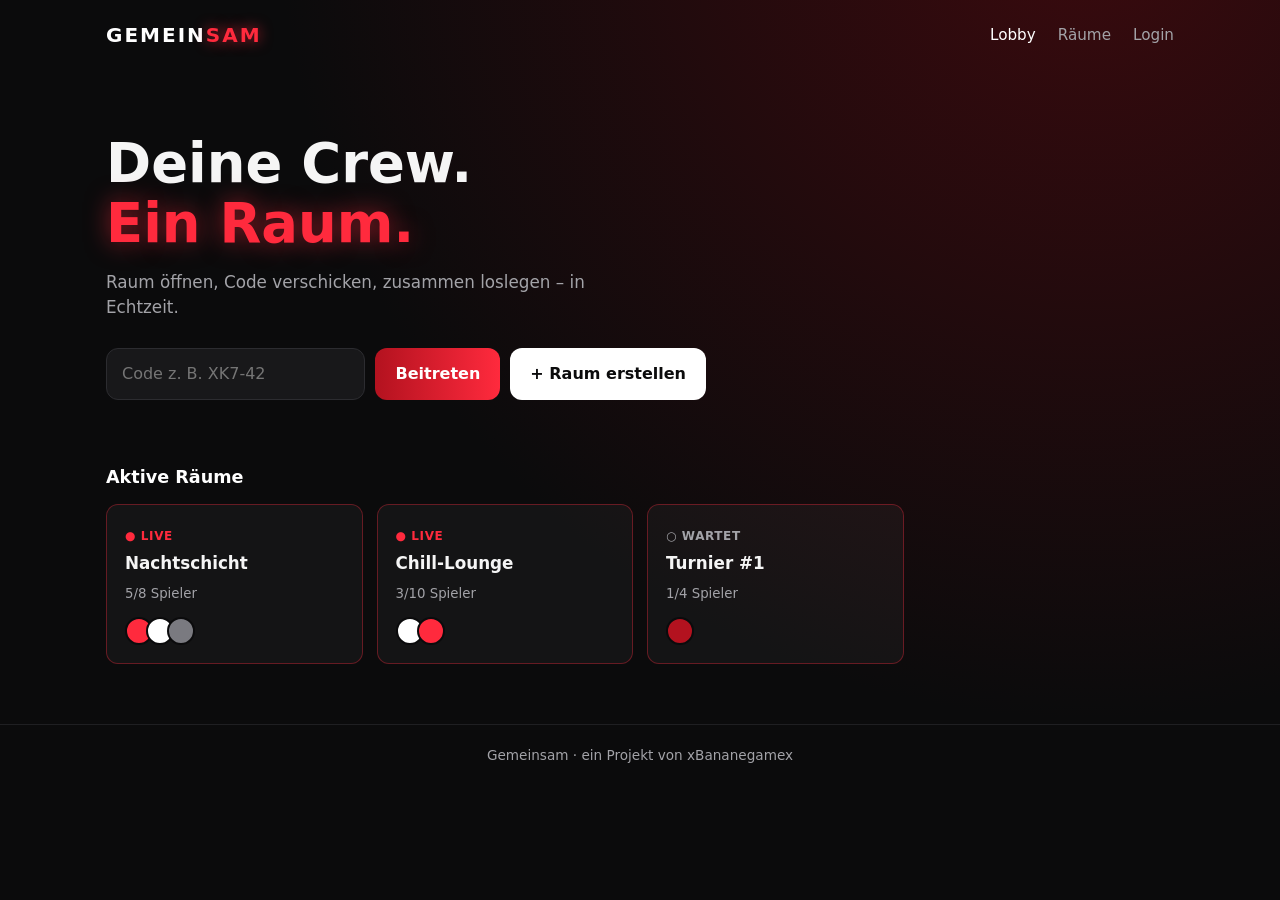
==== index.html @ d2b26616 "Erste Version der Startseite (Neon-Lobby in Rot/Weiß/Schwarz)" ====
<!doctype html>
<html lang="de">
<head>
  <meta charset="utf-8">
  <meta name="viewport" content="width=device-width, initial-scale=1">
  <title>Gemeinsam</title>
  <link rel="stylesheet" href="style.css">
</head>
<body>
  <div class="container">
    <nav>
      <a href="#" class="logo">Gemein<span>sam</span></a>
      <ul class="nav-links">
        <li><a href="#" class="active">Lobby</a></li>
        <li><a href="#raeume">Räume</a></li>
        <li><a href="#">Login</a></li>
      </ul>
    </nav>

    <section class="hero">
      <h1>Deine Crew.<br><span>Ein Raum.</span></h1>
      <p>Raum öffnen, Code verschicken, zusammen loslegen – in Echtzeit.</p>
      <form class="join" id="join-form">
        <input id="room-code" placeholder="Code z. B. XK7-42" autocomplete="off">
        <button type="submit" class="btn btn-primary">Beitreten</button>
        <button type="button" class="btn btn-secondary" id="create-room">+ Raum erstellen</button>
      </form>
    </section>

    <h2 class="section-title" id="raeume">Aktive Räume</h2>
    <section class="rooms" id="room-list">
      <!-- Wird von script.js befüllt -->
    </section>
  </div>

  <footer>Gemeinsam · ein Projekt von xBananegamex</footer>
  <script src="script.js"></script>
</body>
</html>
---- style.css ----
/* ===== Farben & Grundwerte (hier zentral anpassen) ===== */
:root {
  --bg: #0b0b0c;
  --bg-glow: #3a0a0e;
  --surface: rgba(255, 255, 255, 0.04);
  --surface-strong: #18181a;
  --border: rgba(255, 40, 60, 0.35);
  --text: #f5f5f5;
  --muted: #a3a3a8;
  --red: #ff2a3d;
  --red-dark: #b3121f;
  --white: #ffffff;
  --radius: 12px;
}

* { box-sizing: border-box; margin: 0; padding: 0; }

body {
  font-family: system-ui, -apple-system, "Segoe UI", Roboto, sans-serif;
  background: radial-gradient(circle at 85% -10%, var(--bg-glow) 0%, var(--bg) 55%) fixed;
  background-color: var(--bg);
  color: var(--text);
  min-height: 100vh;
  line-height: 1.5;
}

.container { max-width: 1100px; margin: 0 auto; padding: 0 16px; }

/* ===== Navigation ===== */
nav {
  display: flex; justify-content: space-between; align-items: center;
  padding: 20px 0; gap: 12px; flex-wrap: wrap;
}
.logo {
  font-weight: 800; font-size: 1.25rem; letter-spacing: 0.1em; text-transform: uppercase;
  color: var(--white); text-decoration: none;
}
.logo span { color: var(--red); text-shadow: 0 0 14px rgba(255, 42, 61, 0.7); }
.nav-links { display: flex; gap: 22px; list-style: none; }
.nav-links a { color: var(--muted); text-decoration: none; font-size: 0.95rem; transition: color .2s; }
.nav-links a:hover, .nav-links a.active { color: var(--white); }

/* ===== Hero ===== */
.hero { padding: 64px 0 40px; }
.hero h1 { font-size: clamp(2rem, 6vw, 3.4rem); line-height: 1.1; margin-bottom: 16px; }
.hero h1 span { color: var(--red); text-shadow: 0 0 24px rgba(255, 42, 61, 0.55); }
.hero p { color: var(--muted); max-width: 540px; margin-bottom: 28px; font-size: 1.05rem; }

.join { display: flex; gap: 10px; flex-wrap: wrap; max-width: 600px; }
.join input {
  flex: 1 1 200px; padding: 13px 15px; font: inherit; color: var(--white);
  background: var(--surface-strong); border: 1px solid #2c2c30; border-radius: var(--radius);
  outline: none; transition: border-color .2s, box-shadow .2s;
}
.join input:focus { border-color: var(--red); box-shadow: 0 0 0 3px rgba(255, 42, 61, 0.25); }

.btn {
  padding: 13px 20px; font: inherit; font-weight: 700; border: none; border-radius: var(--radius);
  cursor: pointer; transition: transform .1s, box-shadow .2s, background .2s;
}
.btn:active { transform: translateY(1px); }
.btn-primary { background: linear-gradient(90deg, var(--red-dark), var(--red)); color: var(--white); }
.btn-primary:hover { box-shadow: 0 0 20px rgba(255, 42, 61, 0.5); }
.btn-secondary { background: var(--white); color: var(--bg); }
.btn-secondary:hover { background: #e6e6e6; }

/* ===== Räume ===== */
.section-title { font-size: 1.1rem; margin: 24px 0 14px; color: var(--white); }
.rooms { display: grid; grid-template-columns: repeat(auto-fill, minmax(230px, 1fr)); gap: 14px; padding-bottom: 60px; }
.room {
  background: var(--surface); border: 1px solid var(--border); border-radius: var(--radius);
  padding: 18px; transition: border-color .2s, transform .2s;
}
.room:hover { border-color: var(--red); transform: translateY(-2px); }
.room h3 { font-size: 1.05rem; margin: 4px 0; }
.room small { color: var(--muted); }
.status { font-size: 0.75rem; font-weight: 800; letter-spacing: 0.05em; }
.status.live { color: var(--red); }
.status.waiting { color: var(--muted); }
.avatars { display: flex; margin-top: 12px; }
.avatars i { width: 28px; height: 28px; border-radius: 50%; margin-right: -7px; border: 2px solid var(--bg); }

footer { border-top: 1px solid #1f1f22; padding: 20px 0; color: var(--muted); font-size: 0.85rem; text-align: center; }
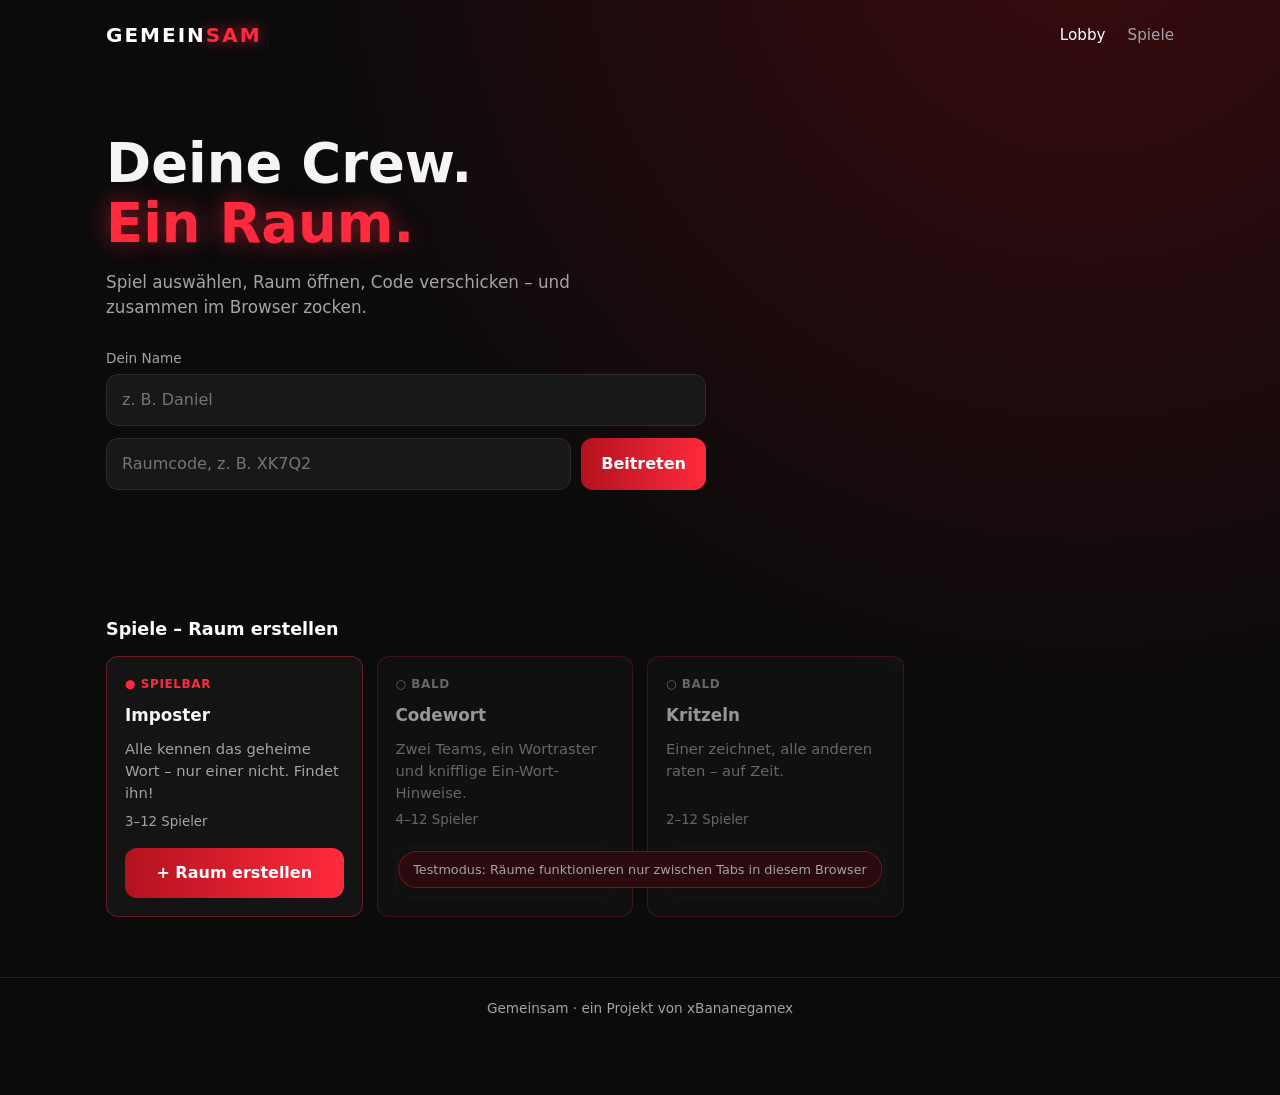
==== commit 24ff0153: "Spieleplattform-Grundgerüst + Imposter" ====
--- a/index.html
+++ b/index.html
@@ -3,37 +3,45 @@
 <head>
   <meta charset="utf-8">
   <meta name="viewport" content="width=device-width, initial-scale=1">
-  <title>Gemeinsam</title>
+  <title>Gemeinsam – Spiele mit Freunden</title>
   <link rel="stylesheet" href="style.css">
 </head>
 <body>
   <div class="container">
     <nav>
-      <a href="#" class="logo">Gemein<span>sam</span></a>
+      <a href="./" class="logo">Gemein<span>sam</span></a>
       <ul class="nav-links">
-        <li><a href="#" class="active">Lobby</a></li>
-        <li><a href="#raeume">Räume</a></li>
-        <li><a href="#">Login</a></li>
+        <li><a href="./" class="active">Lobby</a></li>
+        <li><a href="#spiele">Spiele</a></li>
       </ul>
     </nav>
 
     <section class="hero">
       <h1>Deine Crew.<br><span>Ein Raum.</span></h1>
-      <p>Raum öffnen, Code verschicken, zusammen loslegen – in Echtzeit.</p>
+      <p>Spiel auswählen, Raum öffnen, Code verschicken – und zusammen im Browser zocken.</p>
+
+      <div class="name-row">
+        <label for="player-name">Dein Name</label>
+        <input id="player-name" maxlength="20" placeholder="z. B. Daniel" autocomplete="off">
+      </div>
+
       <form class="join" id="join-form">
-        <input id="room-code" placeholder="Code z. B. XK7-42" autocomplete="off">
+        <input id="room-code" placeholder="Raumcode, z. B. XK7Q2" maxlength="8" autocomplete="off">
         <button type="submit" class="btn btn-primary">Beitreten</button>
-        <button type="button" class="btn btn-secondary" id="create-room">+ Raum erstellen</button>
       </form>
+      <p class="error" id="lobby-error"></p>
     </section>
 
-    <h2 class="section-title" id="raeume">Aktive Räume</h2>
-    <section class="rooms" id="room-list">
+    <h2 class="section-title" id="spiele">Spiele – Raum erstellen</h2>
+    <section class="rooms" id="game-list">
       <!-- Wird von script.js befüllt -->
     </section>
   </div>
 
   <footer>Gemeinsam · ein Projekt von xBananegamex</footer>
+  <script src="firebase-config.js"></script>
+  <script src="backend.js"></script>
+  <script src="common.js"></script>
   <script src="script.js"></script>
 </body>
 </html>
--- a/style.css
+++ b/style.css
@@ -81,3 +81,80 @@
 .avatars i { width: 28px; height: 28px; border-radius: 50%; margin-right: -7px; border: 2px solid var(--bg); }
 
 footer { border-top: 1px solid #1f1f22; padding: 20px 0; color: var(--muted); font-size: 0.85rem; text-align: center; }
+
+/* ===== Lobby: Name & Spielekarten ===== */
+.name-row { display: flex; flex-direction: column; gap: 6px; max-width: 600px; margin-bottom: 12px; }
+.name-row label { font-size: 0.85rem; color: var(--muted); }
+.name-row input, .panel input[type=text], #name-input {
+  padding: 13px 15px; font: inherit; color: var(--white); background: var(--surface-strong);
+  border: 1px solid #2c2c30; border-radius: var(--radius); outline: none;
+}
+.name-row input:focus { border-color: var(--red); box-shadow: 0 0 0 3px rgba(255, 42, 61, 0.25); }
+.error { color: var(--red); min-height: 1.5em; margin-top: 8px; font-weight: 600; }
+.game { display: flex; flex-direction: column; gap: 6px; }
+.game .game-desc { color: var(--muted); font-size: 0.92rem; flex: 1; }
+.game .create-btn { margin-top: 10px; }
+.game.soon { opacity: 0.6; }
+.btn-ghost { background: transparent; color: var(--muted); border: 1px solid #2c2c30; }
+.btn:disabled { opacity: 0.45; cursor: not-allowed; box-shadow: none; }
+.btn-small { padding: 7px 12px; font-size: 0.85rem; }
+.btn.big { width: 100%; margin-top: 18px; padding: 15px; font-size: 1.05rem; }
+.btn-row { display: flex; gap: 10px; flex-wrap: wrap; margin-top: 18px; }
+
+/* ===== Raum ===== */
+.room-code-box { display: flex; align-items: center; gap: 10px; }
+.room-code-box strong { font-size: 1.2rem; letter-spacing: 0.15em; color: var(--red); }
+.muted { color: var(--muted); }
+.room-root { padding: 24px 0 60px; }
+.panel {
+  background: var(--surface); border: 1px solid var(--border); border-radius: 16px;
+  padding: 24px; max-width: 640px; margin: 0 auto;
+}
+.panel.narrow { max-width: 440px; }
+.panel h2 { font-size: 1.5rem; margin-bottom: 8px; }
+.panel h2.win { color: #4ade80; }
+.panel h2.lose { color: var(--red); }
+.sub { font-size: 0.95rem; margin: 20px 0 10px; color: var(--muted); text-transform: uppercase; letter-spacing: 0.06em; }
+.player-list { list-style: none; display: flex; flex-direction: column; gap: 8px; }
+.player-list li {
+  display: flex; align-items: center; gap: 10px; padding: 10px 12px;
+  background: var(--surface-strong); border-radius: 10px; border: 1px solid transparent;
+}
+.player-list li.me { border-color: var(--border); }
+.avatar { width: 26px; height: 26px; border-radius: 50%; flex: none; border: 2px solid var(--bg); display: inline-block; }
+.tag { font-size: 0.7rem; font-weight: 800; background: var(--red); color: var(--white); padding: 2px 8px; border-radius: 999px; margin-left: auto; }
+.votes { margin-left: auto; color: var(--muted); font-size: 0.9rem; }
+.tag + .votes { margin-left: 8px; }
+.check { display: flex; gap: 10px; align-items: center; margin-top: 18px; color: var(--muted); cursor: pointer; }
+.check input { accent-color: var(--red); width: 18px; height: 18px; }
+
+.secret-card {
+  width: 100%; min-height: 190px; margin: 16px 0; border-radius: 16px; border: 2px dashed var(--border);
+  background: var(--surface-strong); color: var(--white); font: inherit; font-size: 1.05rem;
+  display: flex; flex-direction: column; align-items: center; justify-content: center; gap: 8px; padding: 20px; text-align: center; cursor: pointer;
+}
+.secret-card strong { font-size: clamp(1.8rem, 7vw, 2.6rem); letter-spacing: 0.03em; }
+.secret-card .label { color: var(--muted); font-size: 0.9rem; }
+.secret-card.word { border: 2px solid var(--white); }
+.secret-card.imposter { border: 2px solid var(--red); background: linear-gradient(160deg, #2a0a0e, var(--surface-strong)); }
+.secret-card.imposter strong { color: var(--red); text-shadow: 0 0 24px rgba(255, 42, 61, 0.6); }
+.hint { color: var(--muted); }
+.hint strong { color: var(--white); }
+
+.vote-grid { display: grid; grid-template-columns: repeat(auto-fill, minmax(150px, 1fr)); gap: 10px; margin-top: 14px; }
+.vote-btn {
+  display: flex; align-items: center; gap: 8px; padding: 12px; font: inherit; color: var(--white);
+  background: var(--surface-strong); border: 2px solid #2c2c30; border-radius: 12px; cursor: pointer; text-align: left;
+}
+.vote-btn:hover:not(:disabled) { border-color: var(--red); }
+.vote-btn.selected { border-color: var(--red); box-shadow: 0 0 16px rgba(255, 42, 61, 0.4); }
+.vote-btn:disabled { opacity: 0.5; cursor: not-allowed; }
+.big-text { font-size: 1.1rem; margin: 10px 0; }
+.big-text strong { color: var(--white); }
+
+.mode-badge {
+  position: fixed; bottom: 12px; left: 50%; transform: translateX(-50%); max-width: calc(100% - 32px);
+  background: #2a0a0e; border: 1px solid var(--border); color: var(--muted); font-size: 0.8rem;
+  padding: 8px 14px; border-radius: 999px; text-align: center;
+}
+body.has-badge { padding-bottom: 56px; }
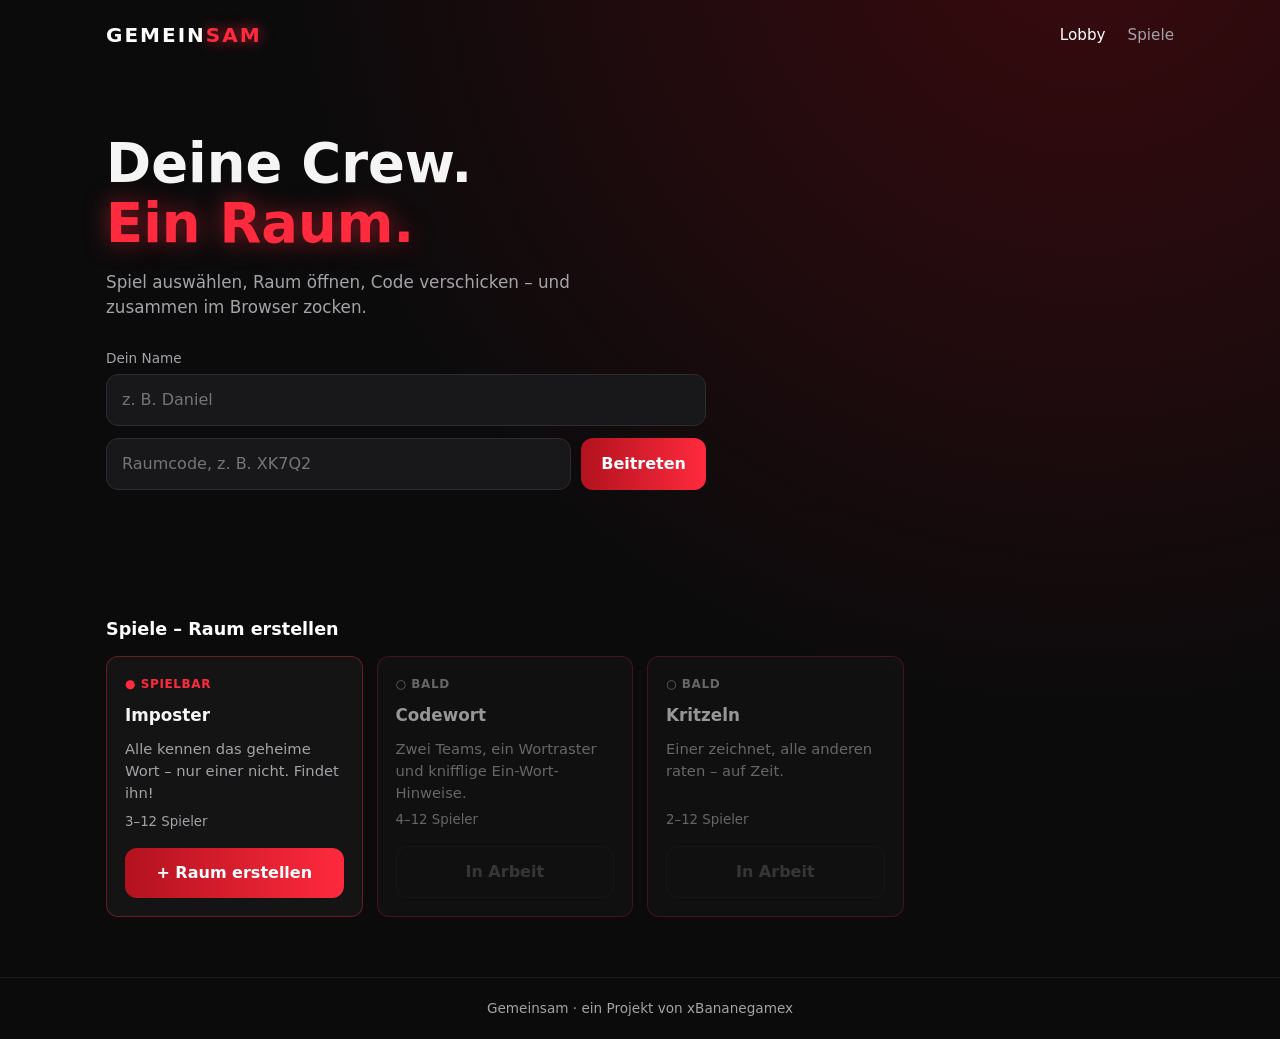
==== commit d387f869: "Kamera & Mikro (WebRTC) + Discord-Login vorbereitet" ====
--- a/index.html
+++ b/index.html
@@ -23,6 +23,7 @@
       <div class="name-row">
         <label for="player-name">Dein Name</label>
         <input id="player-name" maxlength="20" placeholder="z. B. Daniel" autocomplete="off">
+        <div id="discord-box" class="discord-box"></div>
       </div>
 
       <form class="join" id="join-form">
@@ -42,6 +43,7 @@
   <script src="firebase-config.js"></script>
   <script src="backend.js"></script>
   <script src="common.js"></script>
+  <script src="discord.js"></script>
   <script src="script.js"></script>
 </body>
 </html>
--- a/style.css
+++ b/style.css
@@ -158,3 +158,95 @@
   padding: 8px 14px; border-radius: 999px; text-align: center;
 }
 body.has-badge { padding-bottom: 56px; }
+
+/* ===== Imposter v2 ===== */
+.panel.wide { max-width: 860px; }
+.phase-head { display: flex; justify-content: space-between; align-items: baseline; gap: 10px; flex-wrap: wrap; }
+.small { font-size: 0.82rem; }
+.red { color: var(--red); }
+.event {
+  background: rgba(255, 42, 61, 0.1); border: 1px solid var(--border); border-radius: 10px;
+  padding: 10px 14px; margin: 10px 0; font-weight: 600;
+}
+
+.strip { display: flex; flex-wrap: wrap; gap: 8px; margin: 14px 0; }
+.chip {
+  display: flex; align-items: center; gap: 8px; padding: 6px 12px 6px 6px; border-radius: 999px;
+  background: var(--surface-strong); border: 1px solid #2c2c30; font-size: 0.92rem; transition: all .2s;
+}
+.chip small { font-size: 0.7rem; font-weight: 800; text-transform: uppercase; color: var(--muted); }
+.chip .avatar { width: 22px; height: 22px; }
+.chip.turn { border-color: var(--white); box-shadow: 0 0 0 2px rgba(255, 255, 255, 0.25); }
+.chip.out { filter: grayscale(1); opacity: 0.45; }
+.chip.imp { border-color: var(--red); color: var(--red); box-shadow: 0 0 18px rgba(255, 42, 61, 0.7); animation: glow 1.4s ease-in-out infinite alternate; }
+.chip.imp small { color: var(--red); }
+@keyframes glow { from { box-shadow: 0 0 6px rgba(255, 42, 61, 0.4); } to { box-shadow: 0 0 22px rgba(255, 42, 61, 0.9); } }
+
+.secret-card.small { min-height: 110px; margin: 10px 0; }
+.secret-card.small strong { font-size: clamp(1.5rem, 5vw, 2rem); }
+
+.turn-box { background: var(--surface-strong); border: 1px solid #2c2c30; border-radius: 12px; padding: 14px; margin: 12px 0; }
+.turn-box.mine { border-color: var(--red); box-shadow: 0 0 18px rgba(255, 42, 61, 0.25); }
+.turn-head { display: flex; justify-content: space-between; align-items: center; gap: 10px; margin-bottom: 4px; }
+.turn-box.mine .turn-head { margin-bottom: 10px; }
+.countdown { font-variant-numeric: tabular-nums; font-weight: 800; padding: 2px 10px; border-radius: 999px; background: #2c2c30; }
+.countdown.urgent { background: var(--red); color: var(--white); }
+
+.table-wrap { overflow-x: auto; margin: 12px 0; border: 1px solid #2c2c30; border-radius: 12px; }
+table.clues { width: 100%; border-collapse: collapse; font-size: 0.95rem; }
+table.clues th, table.clues td { padding: 9px 12px; text-align: left; border-bottom: 1px solid #1f1f22; white-space: nowrap; }
+table.clues thead th { color: var(--muted); font-size: 0.78rem; text-transform: uppercase; letter-spacing: 0.05em; background: var(--surface-strong); }
+table.clues tbody th { font-weight: 600; display: flex; align-items: center; gap: 8px; }
+table.clues tbody th .avatar { width: 20px; height: 20px; }
+table.clues tr:last-child th, table.clues tr:last-child td { border-bottom: none; }
+table.clues tr.me th { color: var(--white); }
+table.clues tr.imp th { color: var(--red); text-shadow: 0 0 12px rgba(255, 42, 61, 0.6); }
+table.clues td.writing { color: var(--red); font-style: italic; }
+table.clues td.muted { color: #5a5a60; }
+
+.vote-btn.skip { justify-content: center; border-style: dashed; }
+
+.settings { display: flex; flex-direction: column; gap: 14px; }
+.field { display: flex; flex-direction: column; gap: 6px; font-size: 0.9rem; }
+.settings select, .settings textarea {
+  font: inherit; color: var(--white); background: var(--surface-strong); border: 1px solid #2c2c30;
+  border-radius: 10px; padding: 10px 12px; outline: none;
+}
+.settings textarea { resize: vertical; min-height: 70px; }
+.settings select:focus, .settings textarea:focus { border-color: var(--red); }
+.settings .check { margin-top: 0; }
+.cat-grid { display: flex; flex-wrap: wrap; gap: 8px; }
+.pill { display: flex; align-items: center; gap: 6px; padding: 6px 12px; border-radius: 999px; background: var(--surface-strong); border: 1px solid #2c2c30; cursor: pointer; }
+.pill input { accent-color: var(--red); }
+
+/* ===== Discord ===== */
+.btn-discord { background: #5865f2; color: #fff; }
+.btn-discord:hover { background: #4752c4; }
+.discord-box { display: flex; align-items: center; gap: 10px; flex-wrap: wrap; margin-top: 4px; }
+.discord-box:empty { display: none; }
+.discord-me { display: flex; align-items: center; gap: 8px; color: var(--muted); font-size: 0.9rem; }
+img.avatar { object-fit: cover; background: #222; }
+.or { text-align: center; margin: 12px 0 8px; }
+.panel .btn-discord { width: 100%; }
+
+/* ===== Kamera ===== */
+.cam-section { display: flex; flex-direction: column; gap: 10px; margin-top: 4px; }
+.cam-controls { display: flex; gap: 8px; flex-wrap: wrap; justify-content: flex-end; }
+.cam-bar { display: grid; grid-template-columns: repeat(auto-fill, minmax(150px, 1fr)); gap: 10px; }
+.cam-bar.empty { display: none; }
+.cam-tile {
+  position: relative; aspect-ratio: 4 / 3; border-radius: 12px; overflow: hidden;
+  background: var(--surface-strong); border: 2px solid #2c2c30; transition: filter .3s, opacity .3s, border-color .3s;
+}
+.cam-tile video { width: 100%; height: 100%; object-fit: cover; display: block; }
+.cam-tile.me video { transform: scaleX(-1); }
+.cam-tile .cam-off { position: absolute; inset: 0; display: none; align-items: center; justify-content: center; background: var(--surface-strong); }
+.cam-tile .cam-off .avatar { width: 56px; height: 56px; }
+.cam-tile.novideo .cam-off { display: flex; }
+.cam-name {
+  position: absolute; left: 6px; bottom: 6px; right: 6px; font-size: 0.78rem; font-weight: 600;
+  background: rgba(0, 0, 0, 0.6); padding: 3px 8px; border-radius: 999px; white-space: nowrap; overflow: hidden; text-overflow: ellipsis;
+}
+.cam-tile.out { filter: grayscale(1); opacity: 0.5; }
+.cam-tile.imp { border-color: var(--red); box-shadow: 0 0 20px rgba(255, 42, 61, 0.7); animation: glow 1.4s ease-in-out infinite alternate; }
+.cam-tile.imp .cam-name { color: var(--red); }
